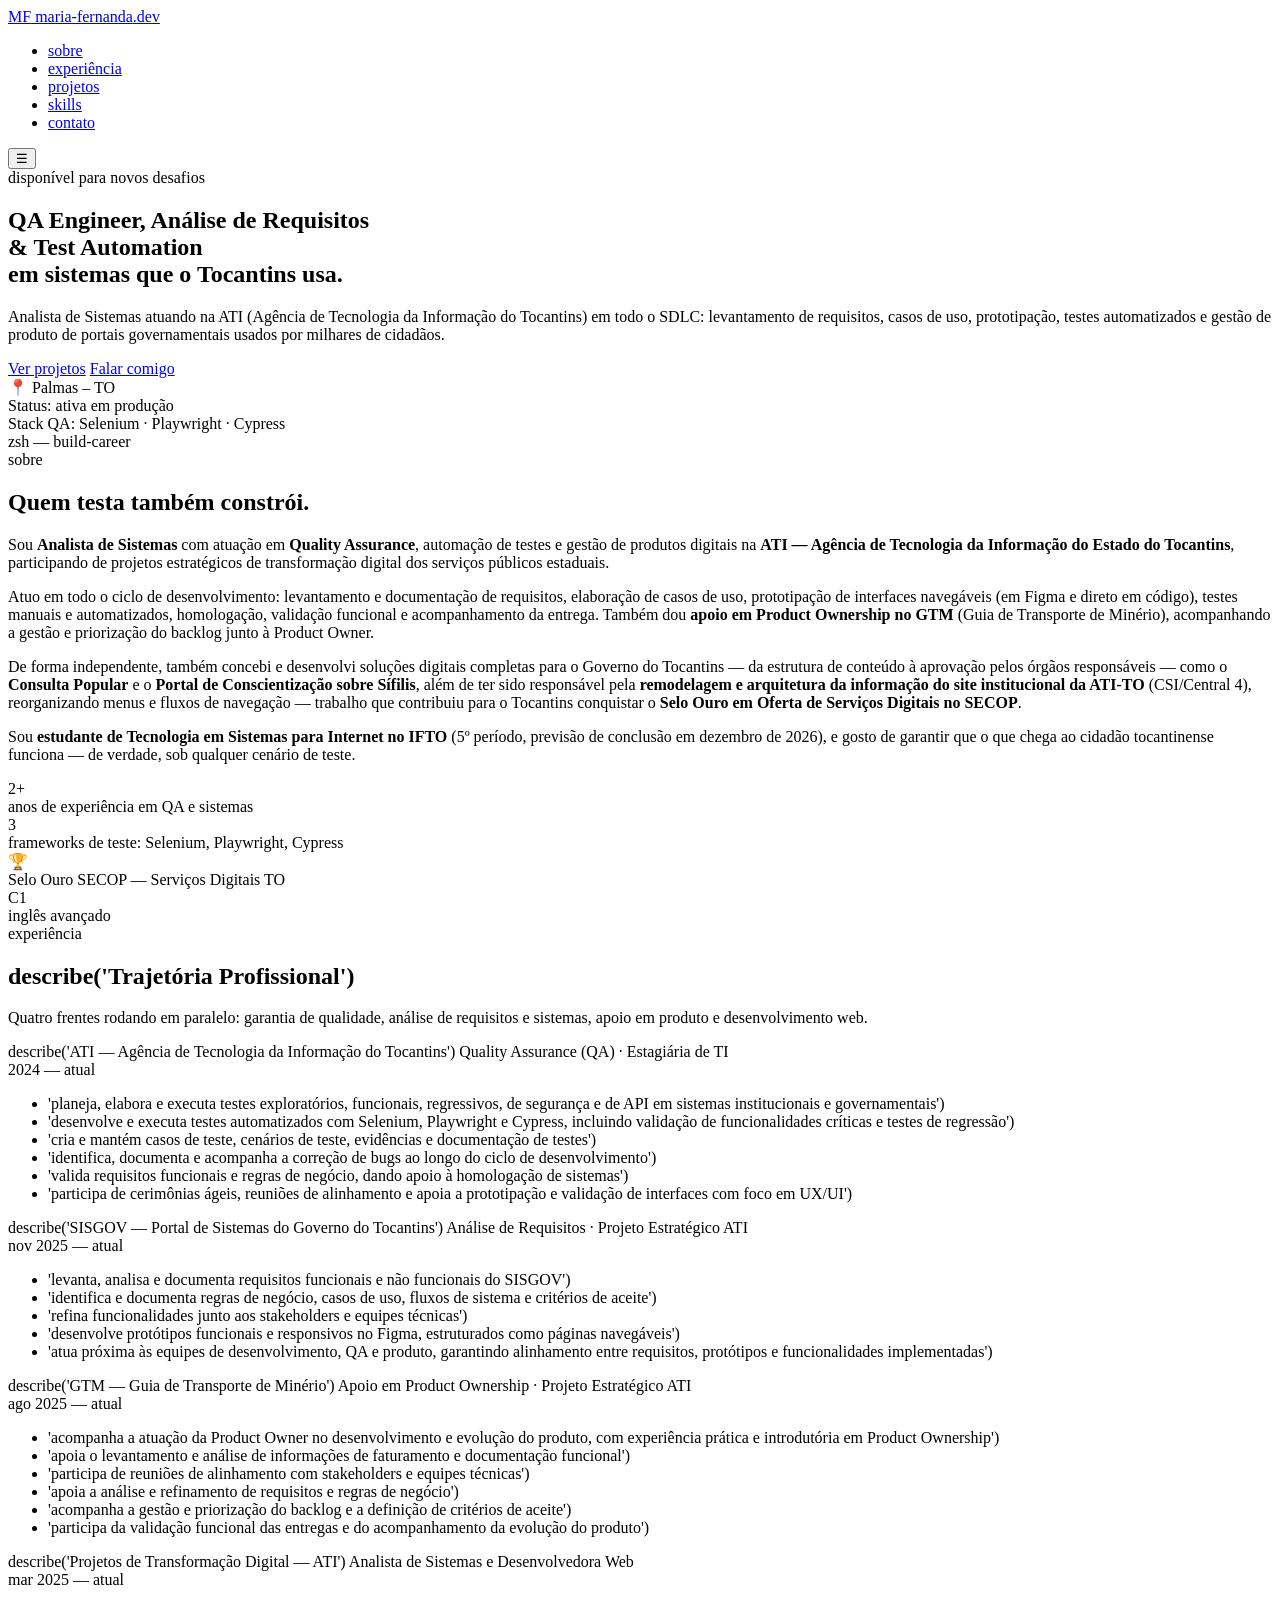
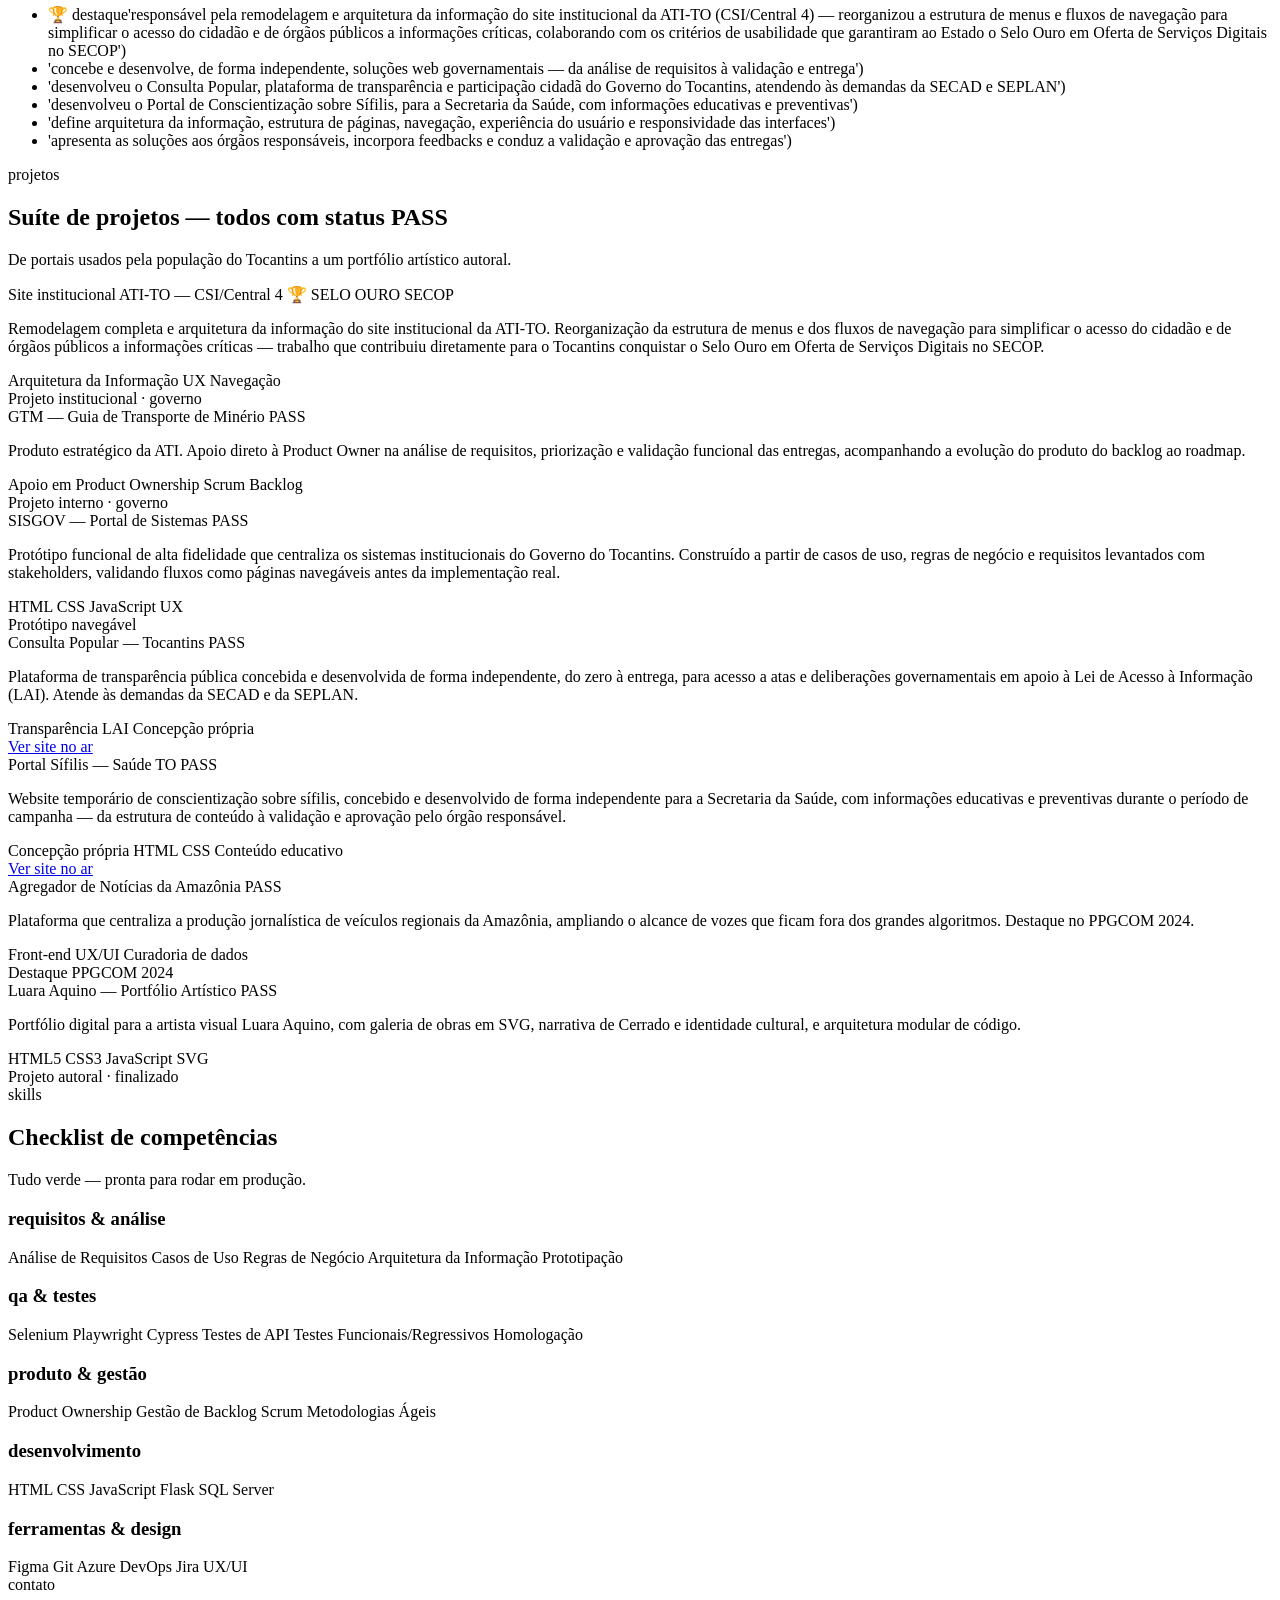
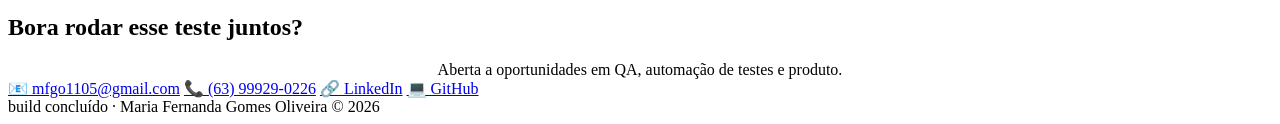
==== index.html @ c042c05c "Add files via upload" ====
<!DOCTYPE html>
<html lang="pt-BR">
<head>
<meta charset="UTF-8">
<meta name="viewport" content="width=device-width, initial-scale=1.0">
<title>Maria Fernanda Gomes Oliveira — QA Engineer & Analista de Sistemas</title>
<meta name="description" content="Portfólio de Maria Fernanda Gomes Oliveira — QA Engineer, Test Automation e Analista de Sistemas. Projetos de transformação digital no Governo do Tocantins.">

<link rel="preconnect" href="https://fonts.googleapis.com">
<link rel="preconnect" href="https://fonts.gstatic.com" crossorigin>
<link href="https://fonts.googleapis.com/css2?family=Space+Grotesk:wght@500;600;700&family=Inter:wght@400;500;600&family=JetBrains+Mono:wght@400;500;600;700&display=swap" rel="stylesheet">

<link rel="stylesheet" href="css/style.css">
</head>
<body>

<header>
  <div class="container nav-inner">
    <a href="#top" class="logo">
      <span class="logo-mark">MF</span>
      maria-fernanda<span style="color:var(--text-faint)">.dev</span>
    </a>
    <nav>
      <ul id="navList">
        <li><a href="#sobre">sobre</a></li>
        <li><a href="#experiencia">experiência</a></li>
        <li><a href="#projetos">projetos</a></li>
        <li><a href="#skills">skills</a></li>
        <li><a href="#contato">contato</a></li>
      </ul>
    </nav>
    <button class="nav-toggle" id="navToggle" aria-label="Abrir menu">☰</button>
  </div>
</header>

<main id="top">

  <!-- ============ HERO ============ -->
  <section class="hero">
    <div class="container hero-grid">
      <div>
        <div class="eyebrow">disponível para novos desafios</div>
        <h1 class="hero-title">
          QA Engineer, <span class="hl-blue">Análise de Requisitos</span><br>
          &amp; <span class="hl-green">Test Automation</span><br>
          em sistemas que o Tocantins usa.
        </h1>
        <p class="hero-desc">
          Analista de Sistemas atuando na ATI (Agência de Tecnologia da Informação do Tocantins) em todo o SDLC: levantamento de requisitos, casos de uso, prototipação, testes automatizados e gestão de produto de portais governamentais usados por milhares de cidadãos.
        </p>
        <div class="hero-actions">
          <a href="#projetos" class="btn btn-primary">Ver projetos</a>
          <a href="#contato" class="btn btn-ghost">Falar comigo</a>
        </div>
        <div class="hero-meta">
          <div>📍 Palmas – TO</div>
          <div>Status: <span>ativa em produção</span></div>
          <div>Stack QA: Selenium · Playwright · Cypress</div>
        </div>
      </div>

      <div class="terminal">
        <div class="terminal-bar">
          <span class="dot dot-red"></span>
          <span class="dot dot-yellow"></span>
          <span class="dot dot-green"></span>
          <span class="terminal-title">zsh — build-career</span>
        </div>
        <div class="terminal-body" id="terminalBody"></div>
      </div>
    </div>
  </section>

  <!-- ============ SOBRE ============ -->
  <section id="sobre">
    <div class="container">
      <div class="about-grid">
        <div>
          <div class="eyebrow">sobre</div>
          <h2>Quem testa também constrói.</h2>
          <div class="about-text reveal">
            <p>
              Sou <strong>Analista de Sistemas</strong> com atuação em <strong>Quality Assurance</strong>, automação de testes e gestão de produtos digitais na <strong>ATI — Agência de Tecnologia da Informação do Estado do Tocantins</strong>, participando de projetos estratégicos de transformação digital dos serviços públicos estaduais.
            </p>
            <p>
              Atuo em todo o ciclo de desenvolvimento: levantamento e documentação de requisitos, elaboração de casos de uso, prototipação de interfaces navegáveis (em Figma e direto em código), testes manuais e automatizados, homologação, validação funcional e acompanhamento da entrega. Também dou <strong>apoio em Product Ownership no GTM</strong> (Guia de Transporte de Minério), acompanhando a gestão e priorização do backlog junto à Product Owner.
            </p>
            <p>
              De forma independente, também concebi e desenvolvi soluções digitais completas para o Governo do Tocantins — da estrutura de conteúdo à aprovação pelos órgãos responsáveis — como o <strong>Consulta Popular</strong> e o <strong>Portal de Conscientização sobre Sífilis</strong>, além de ter sido responsável pela <strong>remodelagem e arquitetura da informação do site institucional da ATI-TO</strong> (CSI/Central 4), reorganizando menus e fluxos de navegação — trabalho que contribuiu para o Tocantins conquistar o <strong>Selo Ouro em Oferta de Serviços Digitais no SECOP</strong>.
            </p>
            <p>
              Sou <strong>estudante de Tecnologia em Sistemas para Internet no IFTO</strong> (5º período, previsão de conclusão em dezembro de 2026), e gosto de garantir que o que chega ao cidadão tocantinense funciona — de verdade, sob qualquer cenário de teste.
            </p>
          </div>
        </div>

        <div class="stats-grid reveal">
          <div class="stat-card">
            <div class="stat-num">2+</div>
            <div class="stat-label">anos de experiência em QA e sistemas</div>
          </div>
          <div class="stat-card">
            <div class="stat-num">3</div>
            <div class="stat-label">frameworks de teste: Selenium, Playwright, Cypress</div>
          </div>
          <div class="stat-card">
            <div class="stat-num">🏆</div>
            <div class="stat-label">Selo Ouro SECOP — Serviços Digitais TO</div>
          </div>
          <div class="stat-card">
            <div class="stat-num">C1</div>
            <div class="stat-label">inglês avançado</div>
          </div>
        </div>
      </div>
    </div>
  </section>

  <!-- ============ EXPERIÊNCIA ============ -->
  <section id="experiencia">
    <div class="container">
      <div class="eyebrow">experiência</div>
      <h2>describe('Trajetória Profissional')</h2>
      <p class="section-sub">Quatro frentes rodando em paralelo: garantia de qualidade, análise de requisitos e sistemas, apoio em produto e desenvolvimento web.</p>

      <div class="exp-block reveal">
        <div class="exp-head">
          <div class="exp-head-left">
            <span class="exp-describe">describe('ATI — Agência de Tecnologia da Informação do Tocantins')</span>
            <span class="exp-role">Quality Assurance (QA) · Estagiária de TI</span>
          </div>
          <span class="exp-period">2024 — atual</span>
        </div>
        <div class="exp-body">
          <ul class="it-list">
            <li>'planeja, elabora e executa testes exploratórios, funcionais, regressivos, de segurança e de API em sistemas institucionais e governamentais'<span class="close-it">)</span></li>
            <li>'desenvolve e executa testes automatizados com Selenium, Playwright e Cypress, incluindo validação de funcionalidades críticas e testes de regressão'<span class="close-it">)</span></li>
            <li>'cria e mantém casos de teste, cenários de teste, evidências e documentação de testes'<span class="close-it">)</span></li>
            <li>'identifica, documenta e acompanha a correção de bugs ao longo do ciclo de desenvolvimento'<span class="close-it">)</span></li>
            <li>'valida requisitos funcionais e regras de negócio, dando apoio à homologação de sistemas'<span class="close-it">)</span></li>
            <li>'participa de cerimônias ágeis, reuniões de alinhamento e apoia a prototipação e validação de interfaces com foco em UX/UI'<span class="close-it">)</span></li>
          </ul>
        </div>
      </div>

      <div class="exp-block reveal">
        <div class="exp-head">
          <div class="exp-head-left">
            <span class="exp-describe">describe('SISGOV — Portal de Sistemas do Governo do Tocantins')</span>
            <span class="exp-role">Análise de Requisitos · Projeto Estratégico ATI</span>
          </div>
          <span class="exp-period">nov 2025 — atual</span>
        </div>
        <div class="exp-body">
          <ul class="it-list">
            <li>'levanta, analisa e documenta requisitos funcionais e não funcionais do SISGOV'<span class="close-it">)</span></li>
            <li>'identifica e documenta regras de negócio, casos de uso, fluxos de sistema e critérios de aceite'<span class="close-it">)</span></li>
            <li>'refina funcionalidades junto aos stakeholders e equipes técnicas'<span class="close-it">)</span></li>
            <li>'desenvolve protótipos funcionais e responsivos no Figma, estruturados como páginas navegáveis'<span class="close-it">)</span></li>
            <li>'atua próxima às equipes de desenvolvimento, QA e produto, garantindo alinhamento entre requisitos, protótipos e funcionalidades implementadas'<span class="close-it">)</span></li>
          </ul>
        </div>
      </div>

      <div class="exp-block reveal">
        <div class="exp-head">
          <div class="exp-head-left">
            <span class="exp-describe">describe('GTM — Guia de Transporte de Minério')</span>
            <span class="exp-role">Apoio em Product Ownership · Projeto Estratégico ATI</span>
          </div>
          <span class="exp-period">ago 2025 — atual</span>
        </div>
        <div class="exp-body">
          <ul class="it-list">
            <li>'acompanha a atuação da Product Owner no desenvolvimento e evolução do produto, com experiência prática e introdutória em Product Ownership'<span class="close-it">)</span></li>
            <li>'apoia o levantamento e análise de informações de faturamento e documentação funcional'<span class="close-it">)</span></li>
            <li>'participa de reuniões de alinhamento com stakeholders e equipes técnicas'<span class="close-it">)</span></li>
            <li>'apoia a análise e refinamento de requisitos e regras de negócio'<span class="close-it">)</span></li>
            <li>'acompanha a gestão e priorização do backlog e a definição de critérios de aceite'<span class="close-it">)</span></li>
            <li>'participa da validação funcional das entregas e do acompanhamento da evolução do produto'<span class="close-it">)</span></li>
          </ul>
        </div>
      </div>

      <div class="exp-block reveal">
        <div class="exp-head">
          <div class="exp-head-left">
            <span class="exp-describe">describe('Projetos de Transformação Digital — ATI')</span>
            <span class="exp-role">Analista de Sistemas e Desenvolvedora Web</span>
          </div>
          <span class="exp-period">mar 2025 — atual</span>
        </div>
        <div class="exp-body">
          <ul class="it-list it-list-featured">
            <li class="featured-item"><span class="featured-badge">🏆 destaque</span>'responsável pela remodelagem e arquitetura da informação do site institucional da ATI-TO (CSI/Central 4) — reorganizou a estrutura de menus e fluxos de navegação para simplificar o acesso do cidadão e de órgãos públicos a informações críticas, colaborando com os critérios de usabilidade que garantiram ao Estado o Selo Ouro em Oferta de Serviços Digitais no SECOP'<span class="close-it">)</span></li>
            <li>'concebe e desenvolve, de forma independente, soluções web governamentais — da análise de requisitos à validação e entrega'<span class="close-it">)</span></li>
            <li>'desenvolveu o Consulta Popular, plataforma de transparência e participação cidadã do Governo do Tocantins, atendendo às demandas da SECAD e SEPLAN'<span class="close-it">)</span></li>
            <li>'desenvolveu o Portal de Conscientização sobre Sífilis, para a Secretaria da Saúde, com informações educativas e preventivas'<span class="close-it">)</span></li>
            <li>'define arquitetura da informação, estrutura de páginas, navegação, experiência do usuário e responsividade das interfaces'<span class="close-it">)</span></li>
            <li>'apresenta as soluções aos órgãos responsáveis, incorpora feedbacks e conduz a validação e aprovação das entregas'<span class="close-it">)</span></li>
          </ul>
        </div>
      </div>
    </div>
  </section>

  <!-- ============ PROJETOS ============ -->
  <section id="projetos">
    <div class="container">
      <div class="eyebrow">projetos</div>
      <h2>Suíte de projetos — todos com status PASS</h2>
      <p class="section-sub">De portais usados pela população do Tocantins a um portfólio artístico autoral.</p>

      <div class="proj-grid">

        <div class="proj-card proj-card-featured reveal">
          <div class="proj-top">
            <span class="proj-title">Site institucional ATI-TO — CSI/Central 4</span>
            <span class="pass-badge pass-badge-gold">🏆 SELO OURO SECOP</span>
          </div>
          <p class="proj-desc">Remodelagem completa e arquitetura da informação do site institucional da ATI-TO. Reorganização da estrutura de menus e dos fluxos de navegação para simplificar o acesso do cidadão e de órgãos públicos a informações críticas — trabalho que contribuiu diretamente para o Tocantins conquistar o Selo Ouro em Oferta de Serviços Digitais no SECOP.</p>
          <div class="proj-tags">
            <span class="tag">Arquitetura da Informação</span>
            <span class="tag">UX</span>
            <span class="tag">Navegação</span>
          </div>
          <span class="proj-link disabled">Projeto institucional · governo</span>
        </div>

        <div class="proj-card reveal">
          <div class="proj-top">
            <span class="proj-title">GTM — Guia de Transporte de Minério</span>
            <span class="pass-badge">PASS</span>
          </div>
          <p class="proj-desc">Produto estratégico da ATI. Apoio direto à Product Owner na análise de requisitos, priorização e validação funcional das entregas, acompanhando a evolução do produto do backlog ao roadmap.</p>
          <div class="proj-tags">
            <span class="tag">Apoio em Product Ownership</span>
            <span class="tag">Scrum</span>
            <span class="tag">Backlog</span>
          </div>
          <span class="proj-link disabled">Projeto interno · governo</span>
        </div>

        <div class="proj-card reveal">
          <div class="proj-top">
            <span class="proj-title">SISGOV — Portal de Sistemas</span>
            <span class="pass-badge">PASS</span>
          </div>
          <p class="proj-desc">Protótipo funcional de alta fidelidade que centraliza os sistemas institucionais do Governo do Tocantins. Construído a partir de casos de uso, regras de negócio e requisitos levantados com stakeholders, validando fluxos como páginas navegáveis antes da implementação real.</p>
          <div class="proj-tags">
            <span class="tag">HTML</span>
            <span class="tag">CSS</span>
            <span class="tag">JavaScript</span>
            <span class="tag">UX</span>
          </div>
          <span class="proj-link disabled">Protótipo navegável</span>
        </div>

        <div class="proj-card reveal">
          <div class="proj-top">
            <span class="proj-title">Consulta Popular — Tocantins</span>
            <span class="pass-badge">PASS</span>
          </div>
          <p class="proj-desc">Plataforma de transparência pública concebida e desenvolvida de forma independente, do zero à entrega, para acesso a atas e deliberações governamentais em apoio à Lei de Acesso à Informação (LAI). Atende às demandas da SECAD e da SEPLAN.</p>
          <div class="proj-tags">
            <span class="tag">Transparência</span>
            <span class="tag">LAI</span>
            <span class="tag">Concepção própria</span>
          </div>
          <a href="https://consultapopular.to.gov.br" target="_blank" rel="noopener" class="proj-link">Ver site no ar</a>
        </div>

        <div class="proj-card reveal">
          <div class="proj-top">
            <span class="proj-title">Portal Sífilis — Saúde TO</span>
            <span class="pass-badge">PASS</span>
          </div>
          <p class="proj-desc">Website temporário de conscientização sobre sífilis, concebido e desenvolvido de forma independente para a Secretaria da Saúde, com informações educativas e preventivas durante o período de campanha — da estrutura de conteúdo à validação e aprovação pelo órgão responsável.</p>
          <div class="proj-tags">
            <span class="tag">Concepção própria</span>
            <span class="tag">HTML</span>
            <span class="tag">CSS</span>
            <span class="tag">Conteúdo educativo</span>
          </div>
          <a href="https://sifilis.saude.to.gov.br" target="_blank" rel="noopener" class="proj-link">Ver site no ar</a>
        </div>

        <div class="proj-card reveal">
          <div class="proj-top">
            <span class="proj-title">Agregador de Notícias da Amazônia</span>
            <span class="pass-badge">PASS</span>
          </div>
          <p class="proj-desc">Plataforma que centraliza a produção jornalística de veículos regionais da Amazônia, ampliando o alcance de vozes que ficam fora dos grandes algoritmos. Destaque no PPGCOM 2024.</p>
          <div class="proj-tags">
            <span class="tag">Front-end</span>
            <span class="tag">UX/UI</span>
            <span class="tag">Curadoria de dados</span>
          </div>
          <span class="proj-link disabled">Destaque PPGCOM 2024</span>
        </div>

        <div class="proj-card reveal">
          <div class="proj-top">
            <span class="proj-title">Luara Aquino — Portfólio Artístico</span>
            <span class="pass-badge">PASS</span>
          </div>
          <p class="proj-desc">Portfólio digital para a artista visual Luara Aquino, com galeria de obras em SVG, narrativa de Cerrado e identidade cultural, e arquitetura modular de código.</p>
          <div class="proj-tags">
            <span class="tag">HTML5</span>
            <span class="tag">CSS3</span>
            <span class="tag">JavaScript</span>
            <span class="tag">SVG</span>
          </div>
          <span class="proj-link disabled">Projeto autoral · finalizado</span>
        </div>

      </div>
    </div>
  </section>

  <!-- ============ SKILLS ============ -->
  <section id="skills">
    <div class="container">
      <div class="eyebrow">skills</div>
      <h2>Checklist de competências</h2>
      <p class="section-sub">Tudo verde — pronta para rodar em produção.</p>

      <div class="skills-grid">
        <div class="skill-block reveal">
          <h3>requisitos &amp; análise</h3>
          <div class="skill-tags">
            <span class="skill-pill">Análise de Requisitos</span>
            <span class="skill-pill">Casos de Uso</span>
            <span class="skill-pill">Regras de Negócio</span>
            <span class="skill-pill">Arquitetura da Informação</span>
            <span class="skill-pill">Prototipação</span>
          </div>
        </div>

        <div class="skill-block reveal">
          <h3>qa &amp; testes</h3>
          <div class="skill-tags">
            <span class="skill-pill">Selenium</span>
            <span class="skill-pill">Playwright</span>
            <span class="skill-pill">Cypress</span>
            <span class="skill-pill">Testes de API</span>
            <span class="skill-pill">Testes Funcionais/Regressivos</span>
            <span class="skill-pill">Homologação</span>
          </div>
        </div>

        <div class="skill-block reveal">
          <h3>produto &amp; gestão</h3>
          <div class="skill-tags">
            <span class="skill-pill">Product Ownership</span>
            <span class="skill-pill">Gestão de Backlog</span>
            <span class="skill-pill">Scrum</span>
            <span class="skill-pill">Metodologias Ágeis</span>
          </div>
        </div>

        <div class="skill-block reveal">
          <h3>desenvolvimento</h3>
          <div class="skill-tags">
            <span class="skill-pill">HTML</span>
            <span class="skill-pill">CSS</span>
            <span class="skill-pill">JavaScript</span>
            <span class="skill-pill">Flask</span>
            <span class="skill-pill">SQL Server</span>
          </div>
        </div>

        <div class="skill-block reveal">
          <h3>ferramentas &amp; design</h3>
          <div class="skill-tags">
            <span class="skill-pill">Figma</span>
            <span class="skill-pill">Git</span>
            <span class="skill-pill">Azure DevOps</span>
            <span class="skill-pill">Jira</span>
            <span class="skill-pill">UX/UI</span>
          </div>
        </div>
      </div>
    </div>
  </section>

  <!-- ============ CONTATO ============ -->
  <section id="contato">
    <div class="container">
      <div class="contact-wrap reveal">
        <div class="eyebrow" style="justify-content:center">contato</div>
        <h2>Bora rodar esse teste juntos?</h2>
        <p class="section-sub" style="margin:0 auto;text-align:center">Aberta a oportunidades em QA, automação de testes e produto.</p>
        <div class="contact-links">
          <a href="mailto:mfgo1105@gmail.com" class="contact-card">📧 mfgo1105@gmail.com</a>
          <a href="tel:+5563999290226" class="contact-card">📞 (63) 99929-0226</a>
          <a href="https://linkedin.com/in/maria-fernanda-gomes-oliveira-189984264" target="_blank" rel="noopener" class="contact-card">🔗 LinkedIn</a>
          <a href="https://github.com/MariaFernanda1105" target="_blank" rel="noopener" class="contact-card">💻 GitHub</a>
        </div>
      </div>
    </div>
  </section>

</main>

<footer>
  <div class="container">
    build concluído · Maria Fernanda Gomes Oliveira © 2026
  </div>
</footer>

<script src="js/script.js"></script>
</body>
</html>
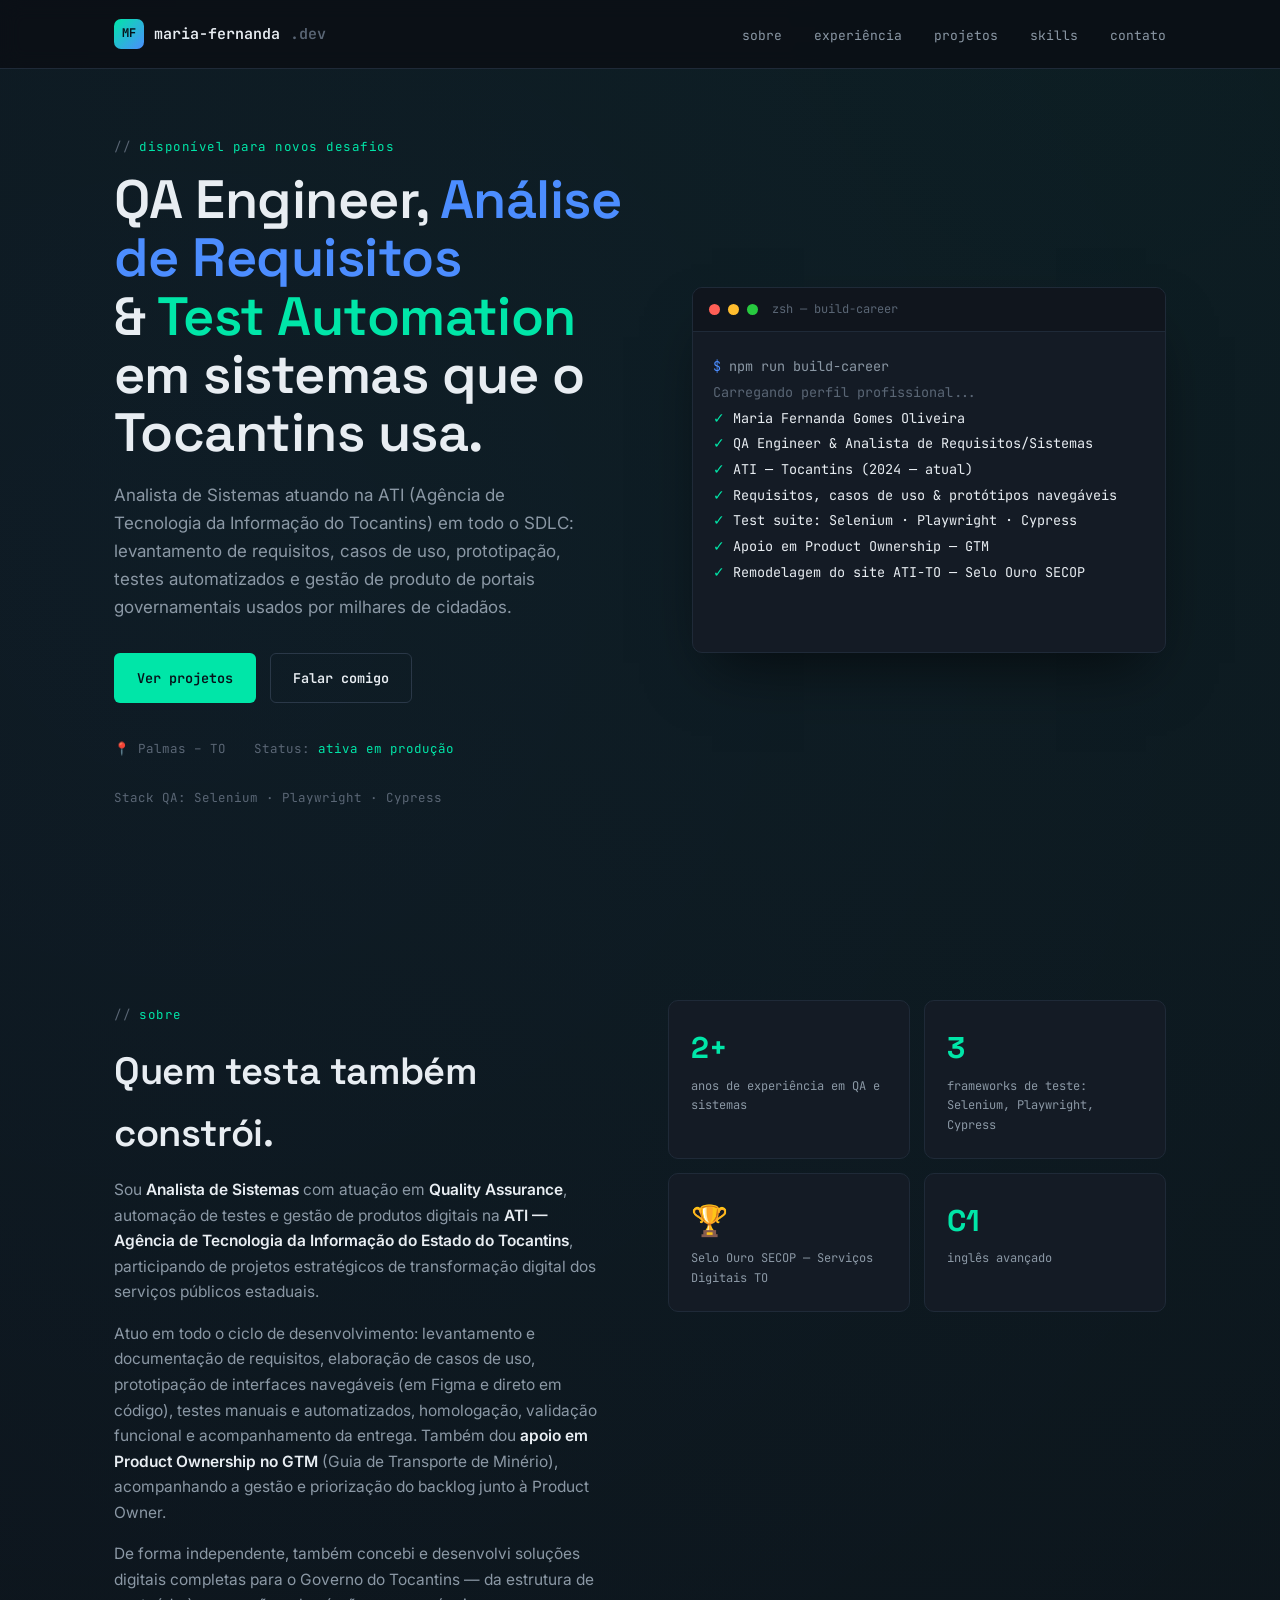
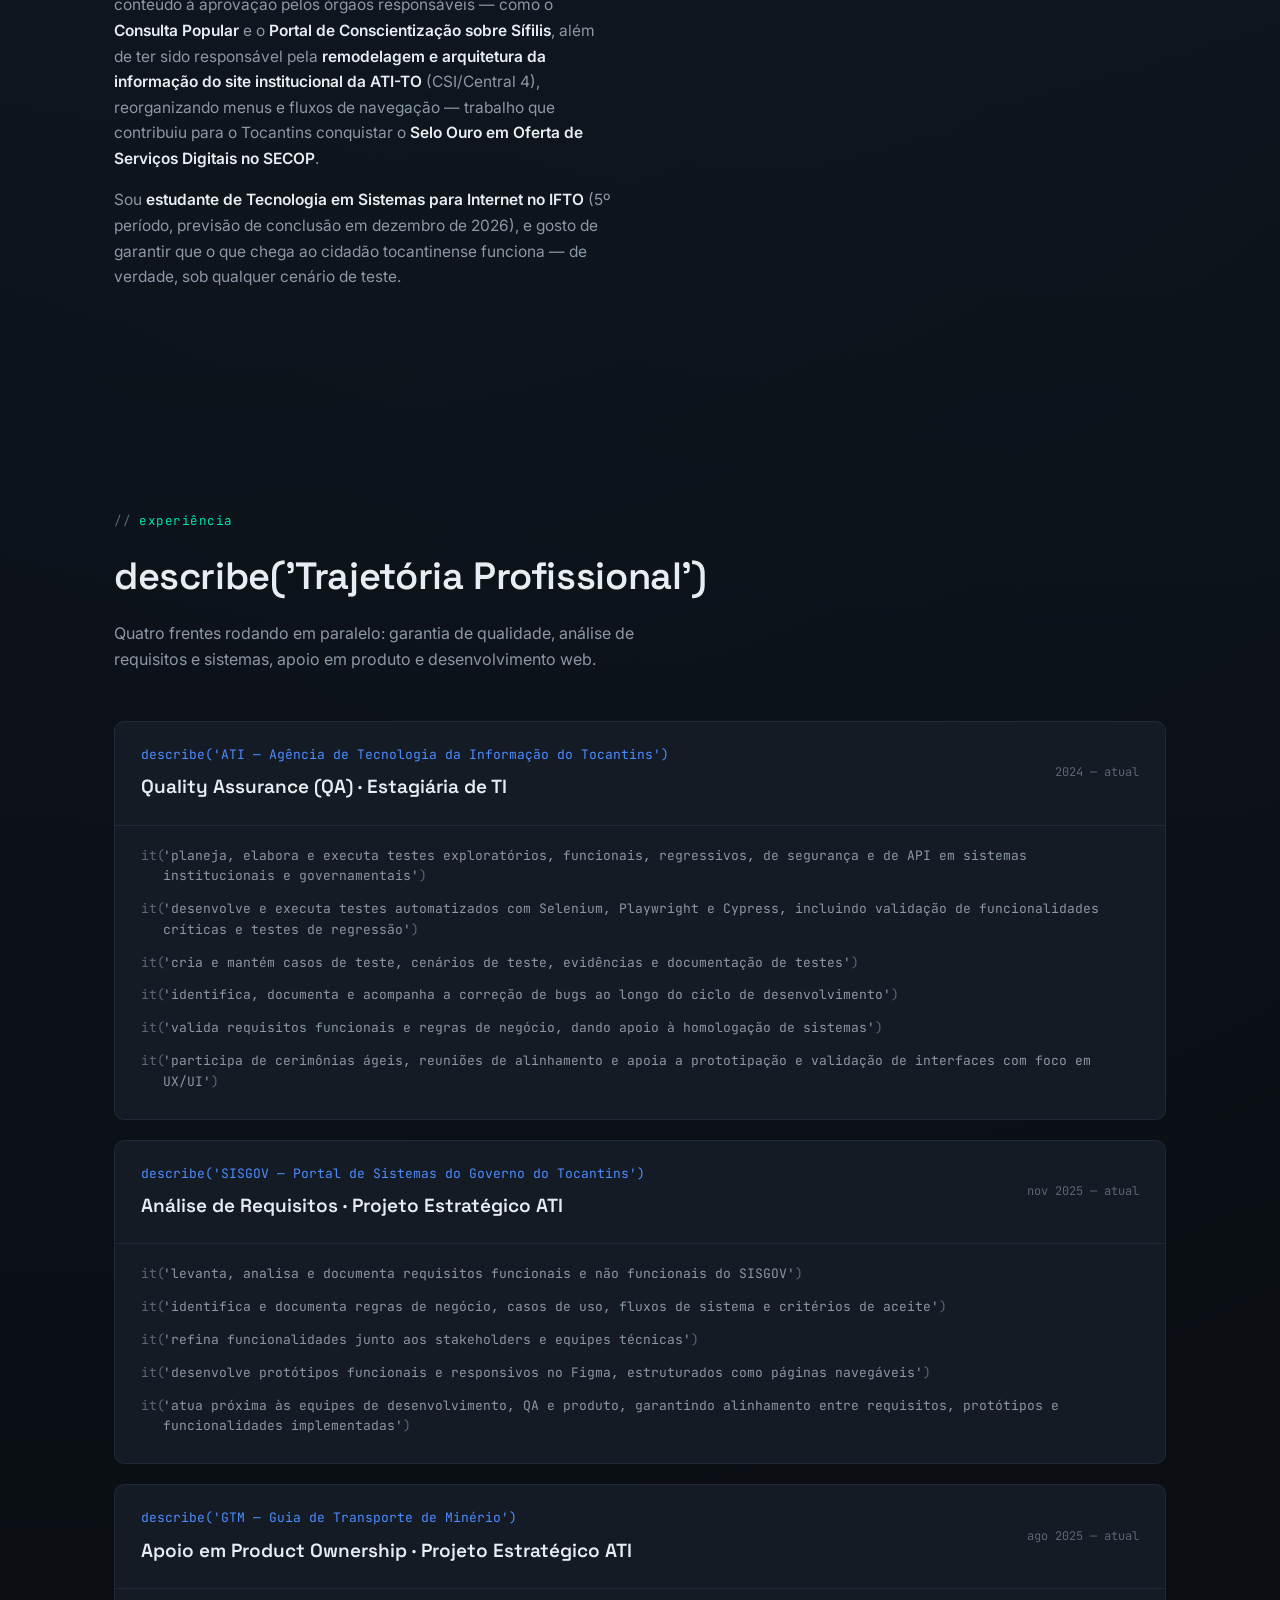
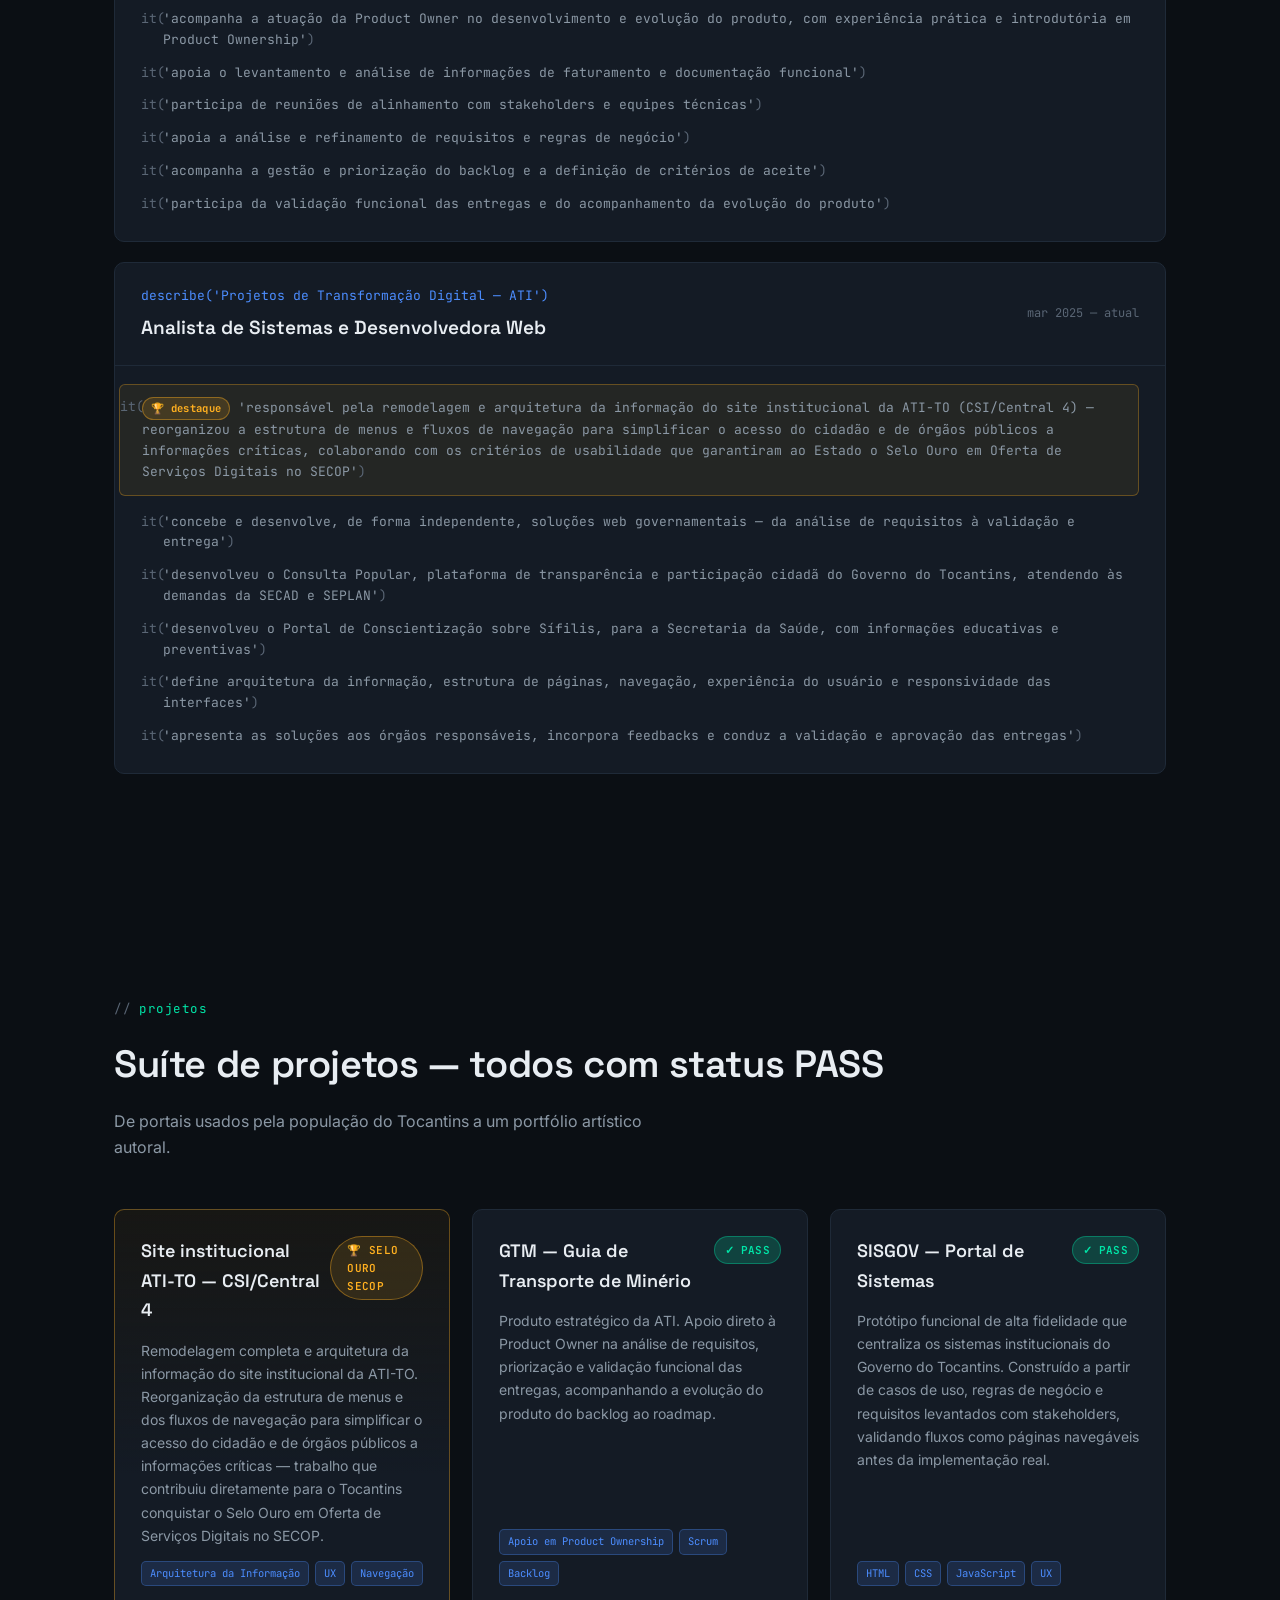
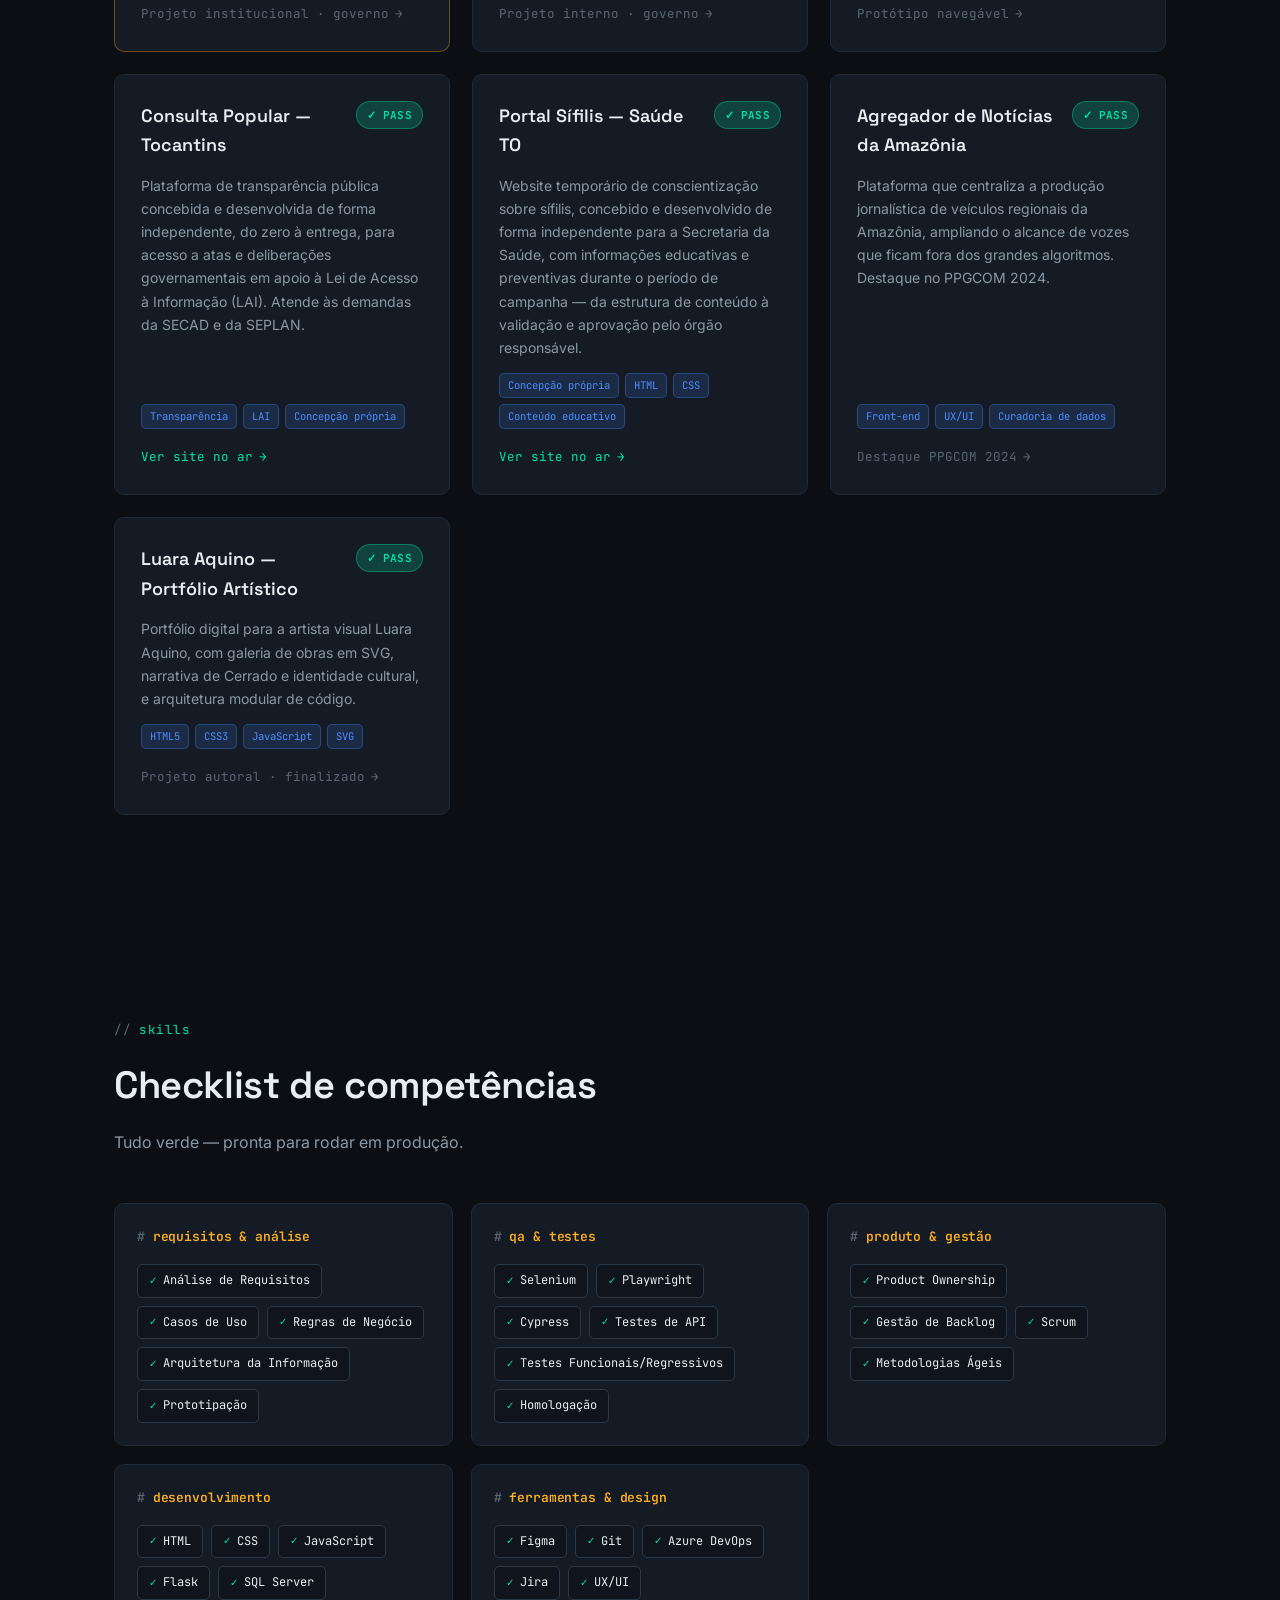
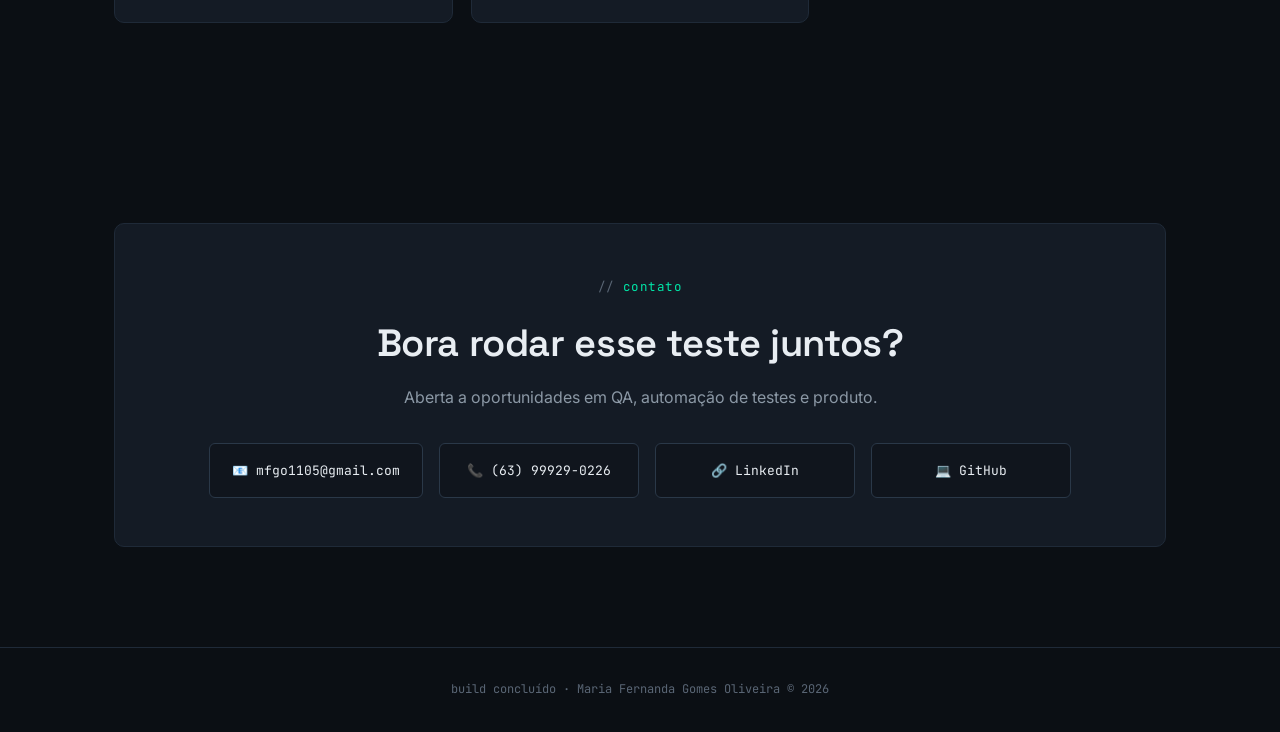
==== commit f4803c38: "Update index.html" ====
--- a/index.html
+++ b/index.html
@@ -10,7 +10,7 @@
 <link rel="preconnect" href="https://fonts.gstatic.com" crossorigin>
 <link href="https://fonts.googleapis.com/css2?family=Space+Grotesk:wght@500;600;700&family=Inter:wght@400;500;600&family=JetBrains+Mono:wght@400;500;600;700&display=swap" rel="stylesheet">
 
-<link rel="stylesheet" href="css/style.css">
+<link rel="stylesheet" href="style.css">
 </head>
 <body>
 
@@ -409,6 +409,6 @@
   </div>
 </footer>
 
-<script src="js/script.js"></script>
+<script src="script.js"></script>
 </body>
-</html>+</html>
--- a/style.css
+++ b/style.css
@@ -0,0 +1,653 @@
+/* ============================================
+   MARIA FERNANDA GOMES OLIVEIRA — PORTFÓLIO
+   Conceito: relatório de suíte de testes
+   ============================================ */
+
+:root {
+  /* Cores */
+  --bg: #0B0F14;
+  --bg-elevated: #10151D;
+  --bg-card: #141B25;
+  --bg-card-hover: #182030;
+  --border: #1F2A38;
+  --border-light: #2A3848;
+
+  --text: #E8EDF2;
+  --text-muted: #8B98A5;
+  --text-faint: #5A6675;
+
+  --accent-green: #00E6A8;
+  --accent-green-dim: #00E6A833;
+  --accent-blue: #4C8DFF;
+  --accent-blue-dim: #4C8DFF26;
+  --accent-amber: #FFB020;
+
+  /* Tipografia */
+  --font-display: 'Space Grotesk', sans-serif;
+  --font-body: 'Inter', sans-serif;
+  --font-mono: 'JetBrains Mono', monospace;
+
+  /* Espaçamento */
+  --container: 1100px;
+  --radius: 10px;
+  --radius-sm: 6px;
+}
+
+* { margin: 0; padding: 0; box-sizing: border-box; }
+
+html { scroll-behavior: smooth; }
+
+@media (prefers-reduced-motion: reduce) {
+  html { scroll-behavior: auto; }
+  *, *::before, *::after { animation-duration: 0.01ms !important; animation-iteration-count: 1 !important; transition-duration: 0.01ms !important; }
+}
+
+body {
+  background: var(--bg);
+  color: var(--text);
+  font-family: var(--font-body);
+  font-size: 16px;
+  line-height: 1.65;
+  -webkit-font-smoothing: antialiased;
+  background-image:
+    radial-gradient(circle at 15% 8%, rgba(76,141,255,0.06), transparent 40%),
+    radial-gradient(circle at 85% 0%, rgba(0,230,168,0.05), transparent 35%);
+}
+
+a { color: inherit; text-decoration: none; }
+
+img, svg { display: block; max-width: 100%; }
+
+::selection { background: var(--accent-green-dim); color: var(--accent-green); }
+
+:focus-visible {
+  outline: 2px solid var(--accent-green);
+  outline-offset: 3px;
+  border-radius: 4px;
+}
+
+.container {
+  max-width: var(--container);
+  margin: 0 auto;
+  padding: 0 24px;
+}
+
+.eyebrow {
+  display: inline-flex;
+  align-items: center;
+  gap: 8px;
+  font-family: var(--font-mono);
+  font-size: 12.5px;
+  letter-spacing: 0.04em;
+  color: var(--accent-green);
+  margin-bottom: 14px;
+}
+
+.eyebrow::before { content: '//'; color: var(--text-faint); }
+
+h1, h2, h3 {
+  font-family: var(--font-display);
+  font-weight: 600;
+  letter-spacing: -0.01em;
+  color: var(--text);
+}
+
+h2 {
+  font-size: clamp(28px, 4vw, 38px);
+  margin-bottom: 12px;
+}
+
+.section-sub {
+  color: var(--text-muted);
+  font-size: 16px;
+  max-width: 560px;
+  margin-bottom: 48px;
+}
+
+section { padding: 100px 0; position: relative; }
+
+.pass-badge {
+  display: inline-flex;
+  align-items: center;
+  gap: 6px;
+  font-family: var(--font-mono);
+  font-size: 11px;
+  font-weight: 600;
+  letter-spacing: 0.03em;
+  color: var(--accent-green);
+  background: var(--accent-green-dim);
+  border: 1px solid rgba(0,230,168,0.35);
+  padding: 4px 10px;
+  border-radius: 100px;
+}
+
+.pass-badge::before { content: '✓'; }
+
+.pass-badge-gold {
+  color: var(--accent-amber);
+  background: rgba(255,176,32,0.12);
+  border-color: rgba(255,176,32,0.4);
+}
+.pass-badge-gold::before { content: ''; }
+
+/* ============ HEADER / NAV ============ */
+header {
+  position: fixed;
+  top: 0; left: 0; right: 0;
+  z-index: 100;
+  background: rgba(11,15,20,0.85);
+  backdrop-filter: blur(10px);
+  border-bottom: 1px solid var(--border);
+}
+
+.nav-inner {
+  display: flex;
+  align-items: center;
+  justify-content: space-between;
+  height: 68px;
+}
+
+.logo {
+  font-family: var(--font-mono);
+  font-weight: 600;
+  font-size: 15px;
+  display: flex;
+  align-items: center;
+  gap: 10px;
+}
+
+.logo-mark {
+  width: 30px; height: 30px;
+  border-radius: 7px;
+  background: linear-gradient(135deg, var(--accent-green), var(--accent-blue));
+  display: flex; align-items: center; justify-content: center;
+  font-size: 12px;
+  color: #06121A;
+  font-weight: 700;
+}
+
+nav ul {
+  list-style: none;
+  display: flex;
+  gap: 32px;
+}
+
+nav a {
+  font-family: var(--font-mono);
+  font-size: 13px;
+  color: var(--text-muted);
+  transition: color 0.2s;
+  position: relative;
+}
+
+nav a:hover { color: var(--text); }
+
+.nav-toggle {
+  display: none;
+  background: none;
+  border: none;
+  color: var(--text);
+  font-size: 22px;
+  cursor: pointer;
+}
+
+/* ============ HERO ============ */
+.hero {
+  min-height: 100vh;
+  display: flex;
+  align-items: center;
+  padding-top: 100px;
+  padding-bottom: 60px;
+}
+
+.hero-grid {
+  display: grid;
+  grid-template-columns: 1.1fr 1fr;
+  gap: 56px;
+  align-items: center;
+}
+
+.hero-title {
+  font-size: clamp(34px, 5.5vw, 54px);
+  line-height: 1.08;
+  margin-bottom: 18px;
+}
+
+.hero-title .hl-green { color: var(--accent-green); }
+.hero-title .hl-blue { color: var(--accent-blue); }
+
+.hero-desc {
+  color: var(--text-muted);
+  font-size: 17px;
+  max-width: 480px;
+  margin-bottom: 32px;
+}
+
+.hero-actions {
+  display: flex;
+  gap: 14px;
+  flex-wrap: wrap;
+  margin-bottom: 36px;
+}
+
+.btn {
+  font-family: var(--font-mono);
+  font-size: 13.5px;
+  font-weight: 600;
+  padding: 13px 22px;
+  border-radius: var(--radius-sm);
+  cursor: pointer;
+  transition: all 0.2s ease;
+  border: 1px solid transparent;
+  display: inline-flex;
+  align-items: center;
+  gap: 8px;
+}
+
+.btn-primary {
+  background: var(--accent-green);
+  color: #06121A;
+}
+.btn-primary:hover { background: #1FF0BA; transform: translateY(-2px); }
+
+.btn-ghost {
+  background: transparent;
+  border-color: var(--border-light);
+  color: var(--text);
+}
+.btn-ghost:hover { border-color: var(--accent-blue); color: var(--accent-blue); }
+
+.hero-meta {
+  display: flex;
+  gap: 28px;
+  font-family: var(--font-mono);
+  font-size: 12.5px;
+  color: var(--text-faint);
+  flex-wrap: wrap;
+}
+
+.hero-meta span { color: var(--accent-green); }
+
+/* Terminal */
+.terminal {
+  background: var(--bg-card);
+  border: 1px solid var(--border);
+  border-radius: var(--radius);
+  box-shadow: 0 30px 60px -20px rgba(0,0,0,0.6);
+  overflow: hidden;
+}
+
+.terminal-bar {
+  display: flex;
+  align-items: center;
+  gap: 8px;
+  padding: 12px 16px;
+  background: var(--bg-elevated);
+  border-bottom: 1px solid var(--border);
+}
+
+.dot { width: 11px; height: 11px; border-radius: 50%; }
+.dot-red { background: #FF5F56; }
+.dot-yellow { background: #FFBD2E; }
+.dot-green { background: #27C93F; }
+
+.terminal-title {
+  font-family: var(--font-mono);
+  font-size: 12px;
+  color: var(--text-faint);
+  margin-left: 6px;
+}
+
+.terminal-body {
+  padding: 22px 20px;
+  font-family: var(--font-mono);
+  font-size: 13.5px;
+  line-height: 1.9;
+  min-height: 320px;
+}
+
+.term-line { opacity: 0; transform: translateY(4px); animation: termIn 0.35s forwards; }
+.term-line.cmd { color: var(--text-muted); }
+.term-line.cmd::before { content: '$ '; color: var(--accent-blue); }
+.term-line.pass { color: var(--text); }
+.term-line.pass::before { content: '✓ '; color: var(--accent-green); }
+.term-line.info { color: var(--text-faint); }
+.term-line.result { color: var(--accent-green); margin-top: 6px; }
+
+@keyframes termIn { to { opacity: 1; transform: translateY(0); } }
+
+.cursor-blink {
+  display: inline-block;
+  width: 7px; height: 14px;
+  background: var(--accent-green);
+  margin-left: 4px;
+  animation: blink 1s step-end infinite;
+  vertical-align: middle;
+}
+@keyframes blink { 50% { opacity: 0; } }
+
+/* ============ SOBRE ============ */
+.about-grid {
+  display: grid;
+  grid-template-columns: 1fr 1fr;
+  gap: 56px;
+  align-items: start;
+}
+
+.about-text p { color: var(--text-muted); margin-bottom: 16px; font-size: 15.5px; }
+.about-text strong { color: var(--text); font-weight: 600; }
+
+.stats-grid {
+  display: grid;
+  grid-template-columns: 1fr 1fr;
+  gap: 14px;
+}
+
+.stat-card {
+  background: var(--bg-card);
+  border: 1px solid var(--border);
+  border-radius: var(--radius);
+  padding: 22px;
+  transition: border-color 0.2s, transform 0.2s;
+}
+.stat-card:hover { border-color: var(--accent-blue); transform: translateY(-3px); }
+
+.stat-num {
+  font-family: var(--font-display);
+  font-size: 30px;
+  font-weight: 700;
+  color: var(--accent-green);
+  margin-bottom: 4px;
+}
+
+.stat-label {
+  font-family: var(--font-mono);
+  font-size: 12px;
+  color: var(--text-muted);
+}
+
+/* ============ EXPERIÊNCIA ============ */
+.exp-block {
+  background: var(--bg-card);
+  border: 1px solid var(--border);
+  border-radius: var(--radius);
+  margin-bottom: 20px;
+  overflow: hidden;
+}
+
+.exp-head {
+  display: flex;
+  align-items: center;
+  justify-content: space-between;
+  padding: 22px 26px;
+  gap: 16px;
+  flex-wrap: wrap;
+}
+
+.exp-head-left { display: flex; flex-direction: column; gap: 6px; }
+
+.exp-describe {
+  font-family: var(--font-mono);
+  font-size: 13px;
+  color: var(--accent-blue);
+}
+
+.exp-role {
+  font-family: var(--font-display);
+  font-size: 19px;
+  font-weight: 600;
+}
+
+.exp-period {
+  font-family: var(--font-mono);
+  font-size: 12px;
+  color: var(--text-faint);
+  white-space: nowrap;
+}
+
+.exp-body {
+  padding: 0 26px 26px 26px;
+  border-top: 1px solid var(--border);
+  padding-top: 20px;
+}
+
+.it-list { list-style: none; display: flex; flex-direction: column; gap: 12px; }
+
+.it-list li {
+  font-family: var(--font-mono);
+  font-size: 13px;
+  color: var(--text-muted);
+  padding-left: 22px;
+  position: relative;
+  line-height: 1.6;
+}
+
+.it-list li::before {
+  content: 'it(';
+  position: absolute;
+  left: 0;
+  color: var(--text-faint);
+}
+
+.it-list li .close-it { color: var(--text-faint); }
+
+.it-list-featured .featured-item {
+  background: rgba(255,176,32,0.07);
+  border: 1px solid rgba(255,176,32,0.3);
+  border-radius: var(--radius-sm);
+  padding: 12px 14px 12px 22px;
+  margin: -2px 0 4px -22px;
+  width: calc(100% + 22px);
+}
+
+.featured-badge {
+  display: inline-block;
+  font-family: var(--font-mono);
+  font-size: 10.5px;
+  font-weight: 700;
+  letter-spacing: 0.03em;
+  color: var(--accent-amber);
+  background: rgba(255,176,32,0.15);
+  border: 1px solid rgba(255,176,32,0.4);
+  padding: 2px 8px;
+  border-radius: 100px;
+  margin-right: 8px;
+  vertical-align: middle;
+}
+
+/* ============ PROJETOS ============ */
+.proj-grid {
+  display: grid;
+  grid-template-columns: repeat(auto-fit, minmax(310px, 1fr));
+  gap: 22px;
+}
+
+.proj-card {
+  background: var(--bg-card);
+  border: 1px solid var(--border);
+  border-radius: var(--radius);
+  padding: 26px;
+  display: flex;
+  flex-direction: column;
+  gap: 14px;
+  transition: transform 0.25s, border-color 0.25s, background 0.25s;
+}
+
+.proj-card:hover {
+  transform: translateY(-4px);
+  border-color: var(--accent-green);
+  background: var(--bg-card-hover);
+}
+
+.proj-card-featured {
+  border-color: rgba(255,176,32,0.35);
+  background: linear-gradient(180deg, rgba(255,176,32,0.05), var(--bg-card) 60%);
+}
+.proj-card-featured:hover { border-color: var(--accent-amber); }
+
+.proj-top {
+  display: flex;
+  justify-content: space-between;
+  align-items: flex-start;
+  gap: 10px;
+}
+
+.proj-title {
+  font-family: var(--font-display);
+  font-size: 18px;
+  font-weight: 600;
+}
+
+.proj-desc { color: var(--text-muted); font-size: 14px; flex-grow: 1; }
+
+.proj-tags { display: flex; gap: 6px; flex-wrap: wrap; }
+
+.tag {
+  font-family: var(--font-mono);
+  font-size: 10.5px;
+  color: var(--accent-blue);
+  background: var(--accent-blue-dim);
+  border: 1px solid rgba(76,141,255,0.3);
+  padding: 3px 8px;
+  border-radius: 5px;
+}
+
+.proj-link {
+  font-family: var(--font-mono);
+  font-size: 12.5px;
+  color: var(--accent-green);
+  display: inline-flex;
+  align-items: center;
+  gap: 6px;
+  margin-top: 4px;
+}
+.proj-link:hover { text-decoration: underline; }
+.proj-link::after { content: '→'; transition: transform 0.2s; }
+.proj-link:hover::after { transform: translateX(3px); }
+
+.proj-link.disabled {
+  color: var(--text-faint);
+  pointer-events: none;
+}
+
+/* ============ SKILLS ============ */
+.skills-grid {
+  display: grid;
+  grid-template-columns: repeat(auto-fit, minmax(250px, 1fr));
+  gap: 18px;
+}
+
+.skill-block {
+  background: var(--bg-card);
+  border: 1px solid var(--border);
+  border-radius: var(--radius);
+  padding: 22px;
+}
+
+.skill-block h3 {
+  font-family: var(--font-mono);
+  font-size: 13px;
+  color: var(--accent-amber);
+  margin-bottom: 16px;
+  text-transform: lowercase;
+}
+
+.skill-block h3::before { content: '# '; color: var(--text-faint); }
+
+.skill-tags { display: flex; flex-wrap: wrap; gap: 8px; }
+
+.skill-pill {
+  font-family: var(--font-mono);
+  font-size: 12px;
+  color: var(--text);
+  background: var(--bg-elevated);
+  border: 1px solid var(--border-light);
+  padding: 6px 11px;
+  border-radius: 5px;
+  display: flex;
+  align-items: center;
+  gap: 6px;
+}
+.skill-pill::before { content: '✓'; color: var(--accent-green); font-size: 10px; }
+
+/* ============ CONTATO ============ */
+.contact-wrap {
+  background: var(--bg-card);
+  border: 1px solid var(--border);
+  border-radius: var(--radius);
+  padding: 48px;
+  text-align: center;
+}
+
+.contact-wrap h2 { margin-bottom: 10px; }
+
+.contact-links {
+  display: flex;
+  justify-content: center;
+  gap: 16px;
+  flex-wrap: wrap;
+  margin-top: 32px;
+}
+
+.contact-card {
+  background: var(--bg-elevated);
+  border: 1px solid var(--border-light);
+  border-radius: var(--radius-sm);
+  padding: 16px 22px;
+  font-family: var(--font-mono);
+  font-size: 13px;
+  display: flex;
+  align-items: center;
+  gap: 10px;
+  transition: border-color 0.2s, color 0.2s;
+  min-width: 200px;
+  justify-content: center;
+}
+.contact-card:hover { border-color: var(--accent-green); color: var(--accent-green); }
+
+footer {
+  border-top: 1px solid var(--border);
+  padding: 32px 0;
+  text-align: center;
+  font-family: var(--font-mono);
+  font-size: 12px;
+  color: var(--text-faint);
+}
+
+/* ============ REVEAL ON SCROLL ============ */
+.reveal {
+  opacity: 0;
+  transform: translateY(18px);
+  transition: opacity 0.6s ease, transform 0.6s ease;
+}
+.reveal.is-visible { opacity: 1; transform: translateY(0); }
+
+/* ============ RESPONSIVE ============ */
+@media (max-width: 880px) {
+  .hero-grid, .about-grid { grid-template-columns: 1fr; }
+  .hero { padding-top: 120px; }
+  .terminal { order: -1; }
+}
+
+@media (max-width: 680px) {
+  nav ul {
+    position: fixed;
+    top: 68px; left: 0; right: 0;
+    background: var(--bg-elevated);
+    border-bottom: 1px solid var(--border);
+    flex-direction: column;
+    padding: 18px 24px;
+    gap: 18px;
+    transform: translateY(-110%);
+    transition: transform 0.25s ease;
+  }
+  nav ul.open { transform: translateY(0); }
+  .nav-toggle { display: block; }
+  section { padding: 64px 0; }
+  .contact-wrap { padding: 32px 20px; }
+  .stats-grid { grid-template-columns: 1fr 1fr; }
+}
+
+@media (max-width: 420px) {
+  .stats-grid { grid-template-columns: 1fr; }
+}
